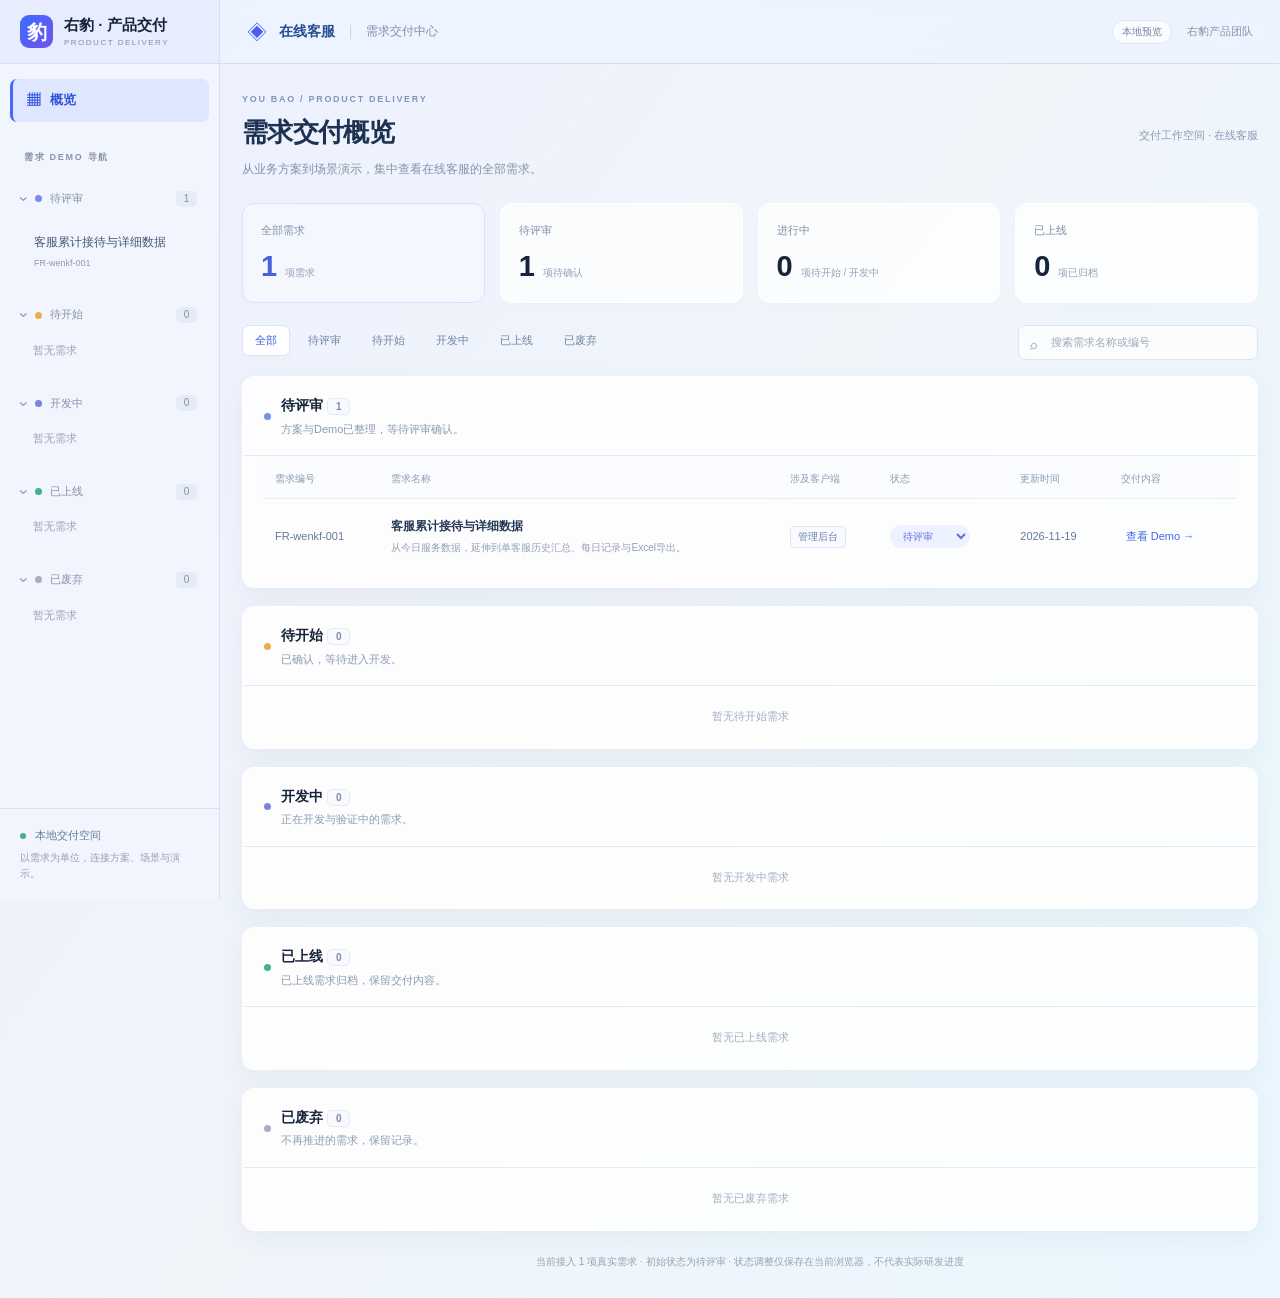
==== index.html @ 90007eaa "feat: add root delivery portal entry" ====
<!doctype html><html lang="zh-CN"><head><meta charset="utf-8"><meta name="viewport" content="width=device-width,initial-scale=1"><title>右豹 · 需求交付中心</title></head><body><p><a href="00-交付门户/index.html">打开在线客服需求交付中心</a></p><script>location.replace('./00-交付门户/index.html'+location.hash);</script></body></html>
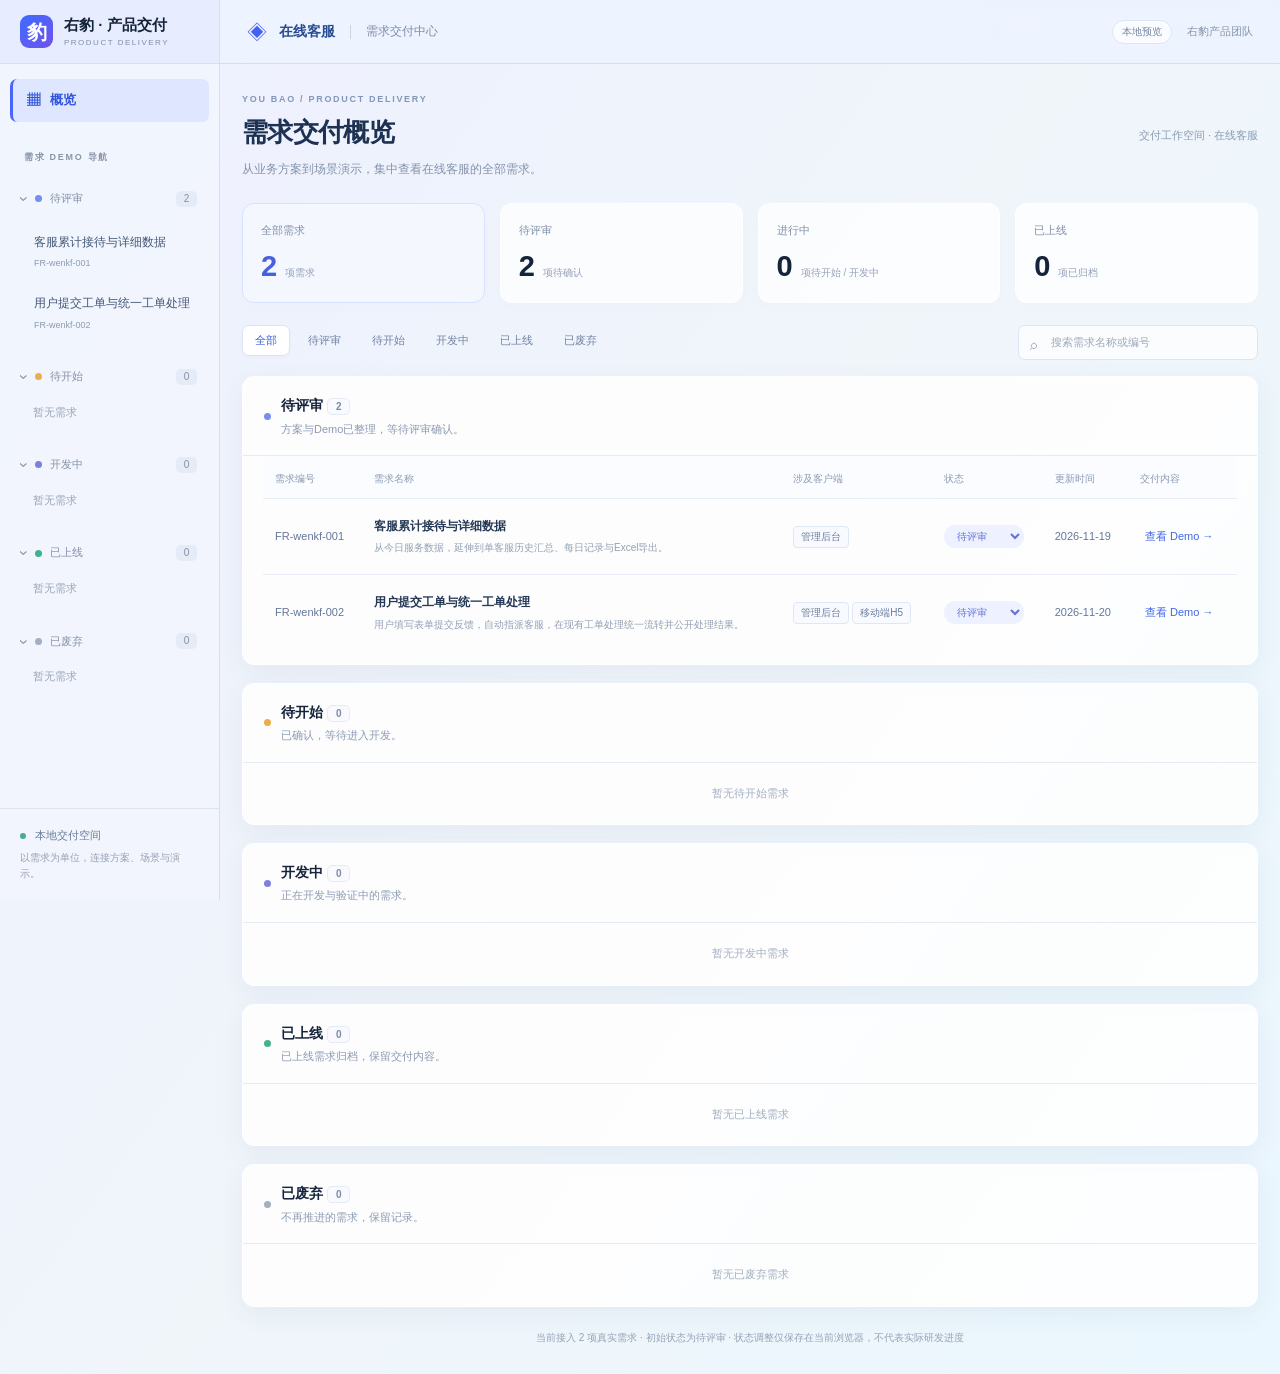
==== commit 99a6dcec: "fix: shorten delivery center URL to portal and redirect old links" ====
--- a/index.html
+++ b/index.html
@@ -1 +1 @@
-<!doctype html><html lang="zh-CN"><head><meta charset="utf-8"><meta name="viewport" content="width=device-width,initial-scale=1"><title>右豹 · 需求交付中心</title></head><body><p><a href="00-交付门户/index.html">打开在线客服需求交付中心</a></p><script>location.replace('./00-交付门户/index.html'+location.hash);</script></body></html>
+<!doctype html><html lang="zh-CN"><head><meta charset="utf-8"><meta name="viewport" content="width=device-width,initial-scale=1"><title>右豹 · 需求交付中心</title></head><body><p><a href="portal/index.html">打开在线客服需求交付中心</a></p><script>location.replace('./portal/index.html'+location.hash);</script></body></html>
